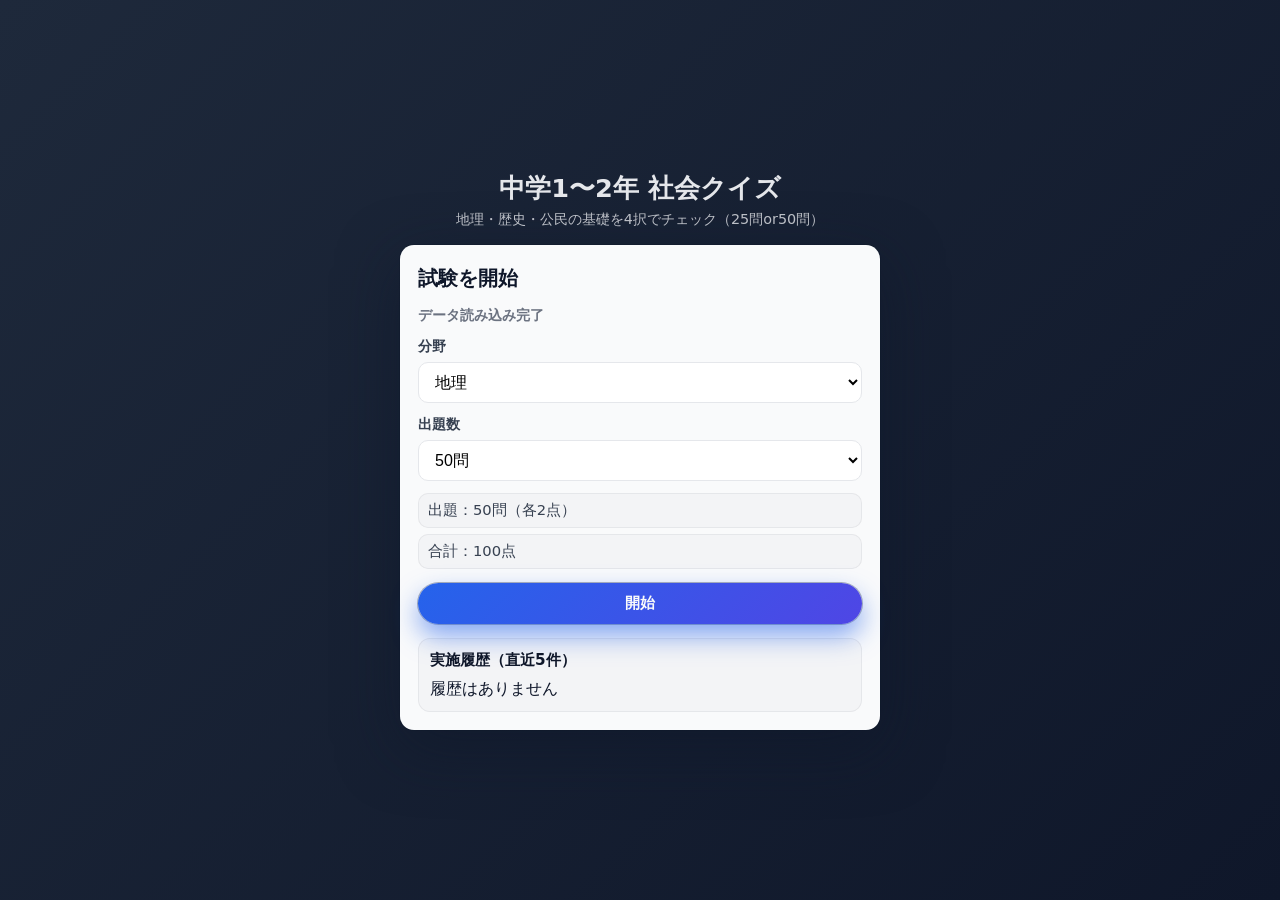
==== index.html @ 05ba5899 "Add files via upload" ====
<!DOCTYPE html>
<html lang="ja">
<head>
  <meta charset="UTF-8">
  <title>中学社会4択クイズ</title>
  <meta name="viewport" content="width=device-width, initial-scale=1">
  <link rel="stylesheet" href="style.css">
</head>
<body>
  <div class="app">
    <header class="app-header">
      <h1 class="app-title">中学1〜2年 社会クイズ</h1>
      <p class="app-subtitle">地理・歴史・公民の基礎を4択でチェック（25問or50問）</p>
    </header>

    <main class="quiz-card">
      <!-- 分野選択 -->
      <section id="screen-select" class="screen is-active">
        <h2 class="screen-title">試験を開始</h2>

        <div id="data-status" class="data-status" aria-live="polite">データを読み込み中…</div>

        <div id="data-fallback" class="data-fallback is-hidden">
          <div class="data-fallback-title">ローカルJSONを選択してください</div>
          <input
            id="data-file-input"
            type="file"
            accept="application/json,.json"
          />
          <div class="data-fallback-sub">
            （ブラウザ設定によっては `file://` のままだと読み込めないための代替です）
          </div>
        </div>

        <div class="form-row">
          <label for="subject-select" class="label">分野</label>
          <select id="subject-select" class="select">
            <option value="geography" selected>地理</option>
            <option value="history">歴史</option>
            <option value="civics">公民</option>
          </select>
        </div>

        <div class="form-row">
          <label for="question-count-select" class="label">出題数</label>
          <select id="question-count-select" class="select">
            <option value="25">25問</option>
            <option value="50" selected>50問</option>
          </select>
        </div>

        <div class="exam-meta">
          <div id="exam-meta-question-count" class="exam-meta-item">
            出題：50問（各2点）
          </div>
          <div id="exam-meta-total-points" class="exam-meta-item">合計：100点</div>
        </div>

        <button id="start-button" class="next-button">開始</button>

        <div class="history-panel" aria-live="polite">
          <div class="history-title">実施履歴（直近5件）</div>
          <div id="history-list" class="history-list">
            履歴を読み込み中…
          </div>
        </div>
      </section>

      <!-- クイズ画面 -->
      <section id="screen-quiz" class="screen">
        <div class="question-meta">
          <span id="progress-text">1/50</span>
          <span id="question-number" class="question-subtitle">第1問</span>
        </div>

        <div id="question-text" class="question-text">
          <!-- JavaScript から設定 -->
        </div>

        <div id="choices" class="choices">
          <!-- JavaScript から4択を生成 -->
        </div>

        <div class="feedback" id="feedback"></div>

        <button id="next-button" class="next-button" disabled>次へ</button>
      </section>

      <!-- 結果画面 -->
      <section id="screen-result" class="screen">
        <h2 class="screen-title">結果</h2>

        <div id="result-stats" class="result-stats"></div>

        <div class="result-section-title">間違えた問題の解説</div>
        <div id="wrong-questions" class="wrong-questions">
          <!-- JavaScript から設定 -->
        </div>

        <button id="restart-button" class="next-button">もう一度</button>
      </section>
    </main>
  </div>

  <!-- 分野ごとの問題データ -->
  <!-- 試験ロジック（JSONを読み込んで出題） -->
  <script src="script.js"></script>
</body>
</html>
---- style.css ----
*,
*::before,
*::after {
  box-sizing: border-box;
}

body {
  margin: 0;
  font-family: system-ui, -apple-system, BlinkMacSystemFont, "Segoe UI", sans-serif;
  background: linear-gradient(135deg, #1e293b, #0f172a);
  color: #0f172a;
}

.app {
  min-height: 100vh;
  display: flex;
  flex-direction: column;
  justify-content: center;
  align-items: center;
  padding: 24px 12px;
}

.app-header {
  text-align: center;
  margin-bottom: 16px;
  color: #e5e7eb;
}

.app-title {
  margin: 0 0 4px;
  font-size: 1.6rem;
}

.app-subtitle {
  margin: 0;
  font-size: 0.9rem;
  opacity: 0.8;
}

.quiz-card {
  width: 100%;
  max-width: 480px;
  background: #f9fafb;
  border-radius: 14px;
  padding: 20px 18px 18px;
  box-shadow:
    0 18px 60px rgba(15, 23, 42, 0.55),
    0 0 0 1px rgba(15, 23, 42, 0.3);
}

.question-meta {
  font-size: 0.85rem;
  color: #6b7280;
  margin-bottom: 8px;
  display: flex;
  gap: 10px;
  align-items: center;
  justify-content: space-between;
}

.question-subtitle {
  font-size: 0.85rem;
  color: #6b7280;
  font-weight: 600;
}

.question-text {
  font-size: 1.05rem;
  font-weight: 600;
  margin-bottom: 16px;
  line-height: 1.6;
}

.choices {
  display: flex;
  flex-direction: column;
  gap: 8px;
  margin-bottom: 16px;
}

.choice {
  width: 100%;
  border: 1px solid #e5e7eb;
  border-radius: 10px;
  padding: 10px 12px;
  text-align: left;
  background: #ffffff;
  cursor: pointer;
  display: flex;
  align-items: center;
  gap: 8px;
  font-size: 0.95rem;
  transition:
    background-color 0.15s ease,
    border-color 0.15s ease,
    transform 0.05s ease,
    box-shadow 0.1s ease;
}

.choice-prefix {
  display: inline-flex;
  align-items: center;
  justify-content: center;
  min-width: 22px;
  height: 22px;
  border-radius: 999px;
  background: #eff6ff;
  color: #1d4ed8;
  font-size: 0.8rem;
  font-weight: 600;
}

.choice-label {
  flex: 1;
}

.choice:hover {
  background-color: #eff6ff;
  border-color: #bfdbfe;
  transform: translateY(-1px);
  box-shadow: 0 6px 14px rgba(15, 23, 42, 0.18);
}

.choice:active {
  transform: translateY(0);
  box-shadow: none;
}

.choice.correct {
  background-color: #ecfdf3;
  border-color: #22c55e;
}

.choice.incorrect {
  background-color: #fef2f2;
  border-color: #ef4444;
}

.choice.disabled {
  cursor: default;
  opacity: 0.85;
}

.feedback {
  min-height: 22px;
  font-size: 0.9rem;
  margin-bottom: 12px;
}

.feedback.correct {
  color: #16a34a;
}

.feedback.incorrect {
  color: #b91c1c;
}

.next-button {
  width: 100%;
  border: none;
  border-radius: 999px;
  padding: 10px 14px;
  font-size: 0.95rem;
  font-weight: 600;
  letter-spacing: 0.03em;
  background: linear-gradient(135deg, #2563eb, #4f46e5);
  color: #f9fafb;
  cursor: pointer;
  box-shadow:
    0 12px 26px rgba(37, 99, 235, 0.55),
    0 0 0 1px rgba(15, 23, 42, 0.32);
  transition:
    transform 0.06s ease,
    box-shadow 0.1s ease,
    opacity 0.15s ease;
}

.next-button:hover:not(:disabled) {
  transform: translateY(-1px);
  box-shadow:
    0 18px 40px rgba(37, 99, 235, 0.65),
    0 0 0 1px rgba(15, 23, 42, 0.36);
}

.next-button:active:not(:disabled) {
  transform: translateY(0);
  box-shadow:
    0 8px 20px rgba(37, 99, 235, 0.55),
    0 0 0 1px rgba(15, 23, 42, 0.36);
}

.next-button:disabled {
  opacity: 0.5;
  cursor: default;
  box-shadow:
    0 0 0 1px rgba(148, 163, 184, 0.6);
  background: linear-gradient(135deg, #4b5563, #6b7280);
}

@media (max-width: 480px) {
  .quiz-card {
    padding: 18px 14px 16px;
  }

  .app-title {
    font-size: 1.4rem;
  }
}

/* --- 追加：画面切り替え・模試風UI --- */
.screen {
  display: none;
}

.screen.is-active {
  display: block;
}

.screen-title {
  margin: 0 0 14px;
  font-size: 1.25rem;
  color: #0f172a;
}

.form-row {
  display: flex;
  flex-direction: column;
  gap: 6px;
  margin-bottom: 12px;
}

.label {
  font-size: 0.9rem;
  color: #374151;
  font-weight: 600;
}

.select {
  width: 100%;
  padding: 10px 12px;
  border-radius: 10px;
  border: 1px solid #e5e7eb;
  background: #ffffff;
  font-size: 1rem;
}

.exam-meta {
  display: flex;
  flex-direction: column;
  gap: 6px;
  margin-bottom: 14px;
  color: #374151;
}

.exam-meta-item {
  font-size: 0.92rem;
  padding: 8px 10px;
  border-radius: 10px;
  background: #f3f4f6;
  box-shadow: 0 0 0 1px rgba(15, 23, 42, 0.06) inset;
}

.result-stats {
  display: grid;
  grid-template-columns: 1fr 1fr;
  gap: 10px;
  margin: 10px 0 14px;
}

.result-stats > div {
  background: #f3f4f6;
  border-radius: 12px;
  padding: 12px;
  box-shadow: 0 0 0 1px rgba(15, 23, 42, 0.06) inset;
}

.result-big {
  font-size: 1.15rem;
  font-weight: 800;
  color: #0f172a;
  margin-bottom: 4px;
}

.result-sub {
  font-size: 0.85rem;
  color: #6b7280;
  font-weight: 600;
}

.result-section-title {
  font-size: 1rem;
  font-weight: 700;
  margin: 12px 0 8px;
  color: #0f172a;
}

.data-status {
  margin: 0 0 12px;
  font-size: 0.9rem;
  color: #6b7280;
  font-weight: 600;
}

.data-fallback {
  margin: 0 0 12px;
  padding: 12px;
  border-radius: 12px;
  background: #f3f4f6;
  box-shadow: 0 0 0 1px rgba(15, 23, 42, 0.06) inset;
}

.data-fallback-title {
  font-weight: 800;
  color: #0f172a;
  margin-bottom: 8px;
}

.data-fallback-sub {
  margin-top: 6px;
  font-size: 0.85rem;
  color: #6b7280;
  font-weight: 600;
  line-height: 1.6;
}

.is-hidden {
  display: none;
}

.wrong-questions {
  display: flex;
  flex-direction: column;
  gap: 10px;
}

/* --- 実施履歴 --- */
.history-panel {
  margin-top: 14px;
  padding: 12px;
  border-radius: 12px;
  background: #f3f4f6;
  box-shadow: 0 0 0 1px rgba(15, 23, 42, 0.06) inset;
}

.history-title {
  font-size: 0.95rem;
  font-weight: 800;
  color: #0f172a;
  margin-bottom: 8px;
}

.history-list {
  display: flex;
  flex-direction: column;
  gap: 8px;
}

.history-item {
  background: #ffffff;
  border-radius: 10px;
  padding: 10px 12px;
  box-shadow: 0 0 0 1px rgba(15, 23, 42, 0.06) inset;
}

.history-item-top {
  font-size: 0.9rem;
  font-weight: 800;
  color: #0f172a;
  margin-bottom: 4px;
}

.history-item-sub {
  font-size: 0.85rem;
  color: #6b7280;
  font-weight: 600;
  line-height: 1.4;
}

.wrong-item {
  border-radius: 12px;
  background: #ffffff;
  box-shadow: 0 0 0 1px rgba(15, 23, 42, 0.08) inset;
  padding: 12px;
}

.wrong-q-head {
  display: flex;
  flex-direction: column;
  gap: 6px;
  margin-bottom: 8px;
}

.wrong-q-title {
  font-weight: 800;
  color: #0f172a;
  font-size: 0.95rem;
}

.wrong-meta {
  font-size: 0.85rem;
  color: #6b7280;
  font-weight: 600;
}

.wrong-choice {
  font-size: 0.9rem;
  margin: 0;
  line-height: 1.6;
  color: #111827;
}

details.wrong-details > summary {
  cursor: pointer;
  font-weight: 800;
  color: #0f172a;
}

details.wrong-details[open] > summary {
  margin-bottom: 8px;
}

.explanation {
  color: #374151;
  font-size: 0.92rem;
  line-height: 1.7;
}
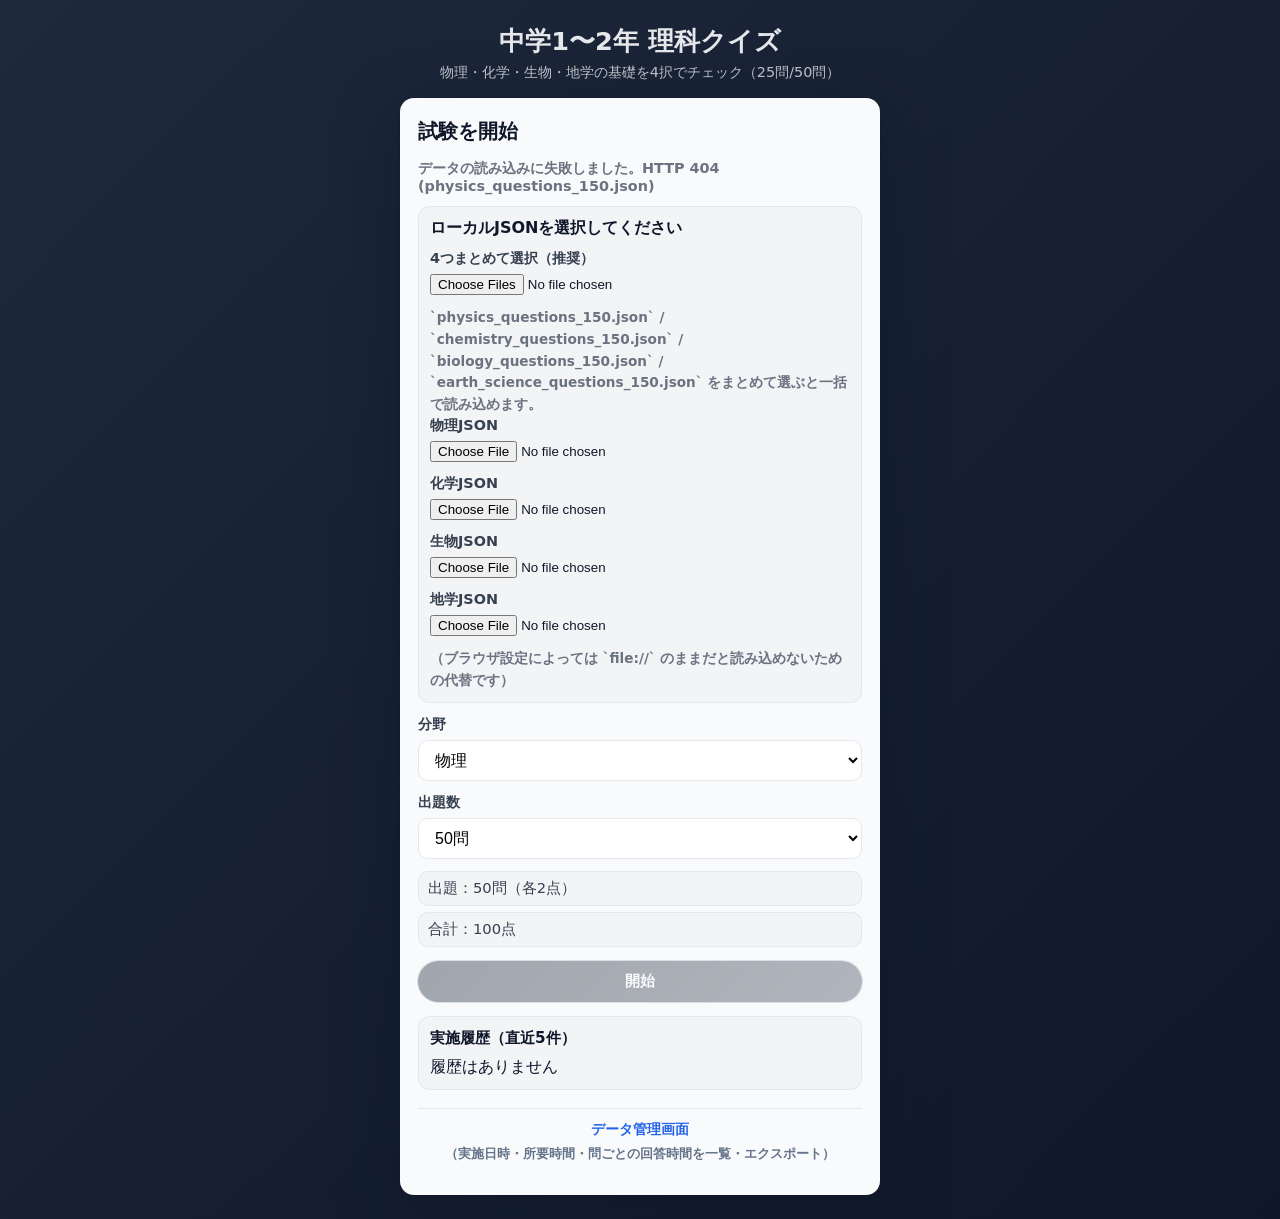
==== commit 3b09bed0: "Add files via upload" ====
--- a/index.html
+++ b/index.html
@@ -2,15 +2,15 @@
 <html lang="ja">
 <head>
   <meta charset="UTF-8">
-  <title>中学社会4択クイズ</title>
+  <title>中学理科4択クイズ</title>
   <meta name="viewport" content="width=device-width, initial-scale=1">
   <link rel="stylesheet" href="style.css">
 </head>
 <body>
   <div class="app">
     <header class="app-header">
-      <h1 class="app-title">中学1〜2年 社会クイズ</h1>
-      <p class="app-subtitle">地理・歴史・公民の基礎を4択でチェック（25問or50問）</p>
+      <h1 class="app-title">中学1〜2年 理科クイズ</h1>
+      <p class="app-subtitle">物理・化学・生物・地学の基礎を4択でチェック（25問/50問）</p>
     </header>
 
     <main class="quiz-card">
@@ -22,11 +22,39 @@
 
         <div id="data-fallback" class="data-fallback is-hidden">
           <div class="data-fallback-title">ローカルJSONを選択してください</div>
-          <input
-            id="data-file-input"
-            type="file"
-            accept="application/json,.json"
-          />
+
+          <div class="form-row">
+            <label for="data-files-input" class="label">4つまとめて選択（推奨）</label>
+            <input
+              id="data-files-input"
+              type="file"
+              multiple
+              accept="application/json,.json"
+            />
+          </div>
+
+          <div class="data-fallback-sub">
+            `physics_questions_150.json` / `chemistry_questions_150.json` / `biology_questions_150.json` / `earth_science_questions_150.json`
+            をまとめて選ぶと一括で読み込めます。
+          </div>
+
+          <div class="form-row">
+            <label for="physics-file-input" class="label">物理JSON</label>
+            <input id="physics-file-input" type="file" accept="application/json,.json" />
+          </div>
+          <div class="form-row">
+            <label for="chemistry-file-input" class="label">化学JSON</label>
+            <input id="chemistry-file-input" type="file" accept="application/json,.json" />
+          </div>
+          <div class="form-row">
+            <label for="biology-file-input" class="label">生物JSON</label>
+            <input id="biology-file-input" type="file" accept="application/json,.json" />
+          </div>
+          <div class="form-row">
+            <label for="earth-file-input" class="label">地学JSON</label>
+            <input id="earth-file-input" type="file" accept="application/json,.json" />
+          </div>
+
           <div class="data-fallback-sub">
             （ブラウザ設定によっては `file://` のままだと読み込めないための代替です）
           </div>
@@ -35,9 +63,10 @@
         <div class="form-row">
           <label for="subject-select" class="label">分野</label>
           <select id="subject-select" class="select">
-            <option value="geography" selected>地理</option>
-            <option value="history">歴史</option>
-            <option value="civics">公民</option>
+            <option value="physics" selected>物理</option>
+            <option value="chemistry">化学</option>
+            <option value="biology">生物</option>
+            <option value="earth">地学</option>
           </select>
         </div>
 
@@ -50,9 +79,7 @@
         </div>
 
         <div class="exam-meta">
-          <div id="exam-meta-question-count" class="exam-meta-item">
-            出題：50問（各2点）
-          </div>
+          <div id="exam-meta-question-count" class="exam-meta-item">出題：50問（各2点）</div>
           <div id="exam-meta-total-points" class="exam-meta-item">合計：100点</div>
         </div>
 
@@ -60,10 +87,13 @@
 
         <div class="history-panel" aria-live="polite">
           <div class="history-title">実施履歴（直近5件）</div>
-          <div id="history-list" class="history-list">
-            履歴を読み込み中…
-          </div>
+          <div id="history-list" class="history-list">履歴を読み込み中…</div>
         </div>
+
+        <p class="admin-link-row">
+          <a href="admin.html" class="admin-link">データ管理画面</a>
+          <span class="admin-link-note">（実施日時・所要時間・問ごとの回答時間を一覧・エクスポート）</span>
+        </p>
       </section>
 
       <!-- クイズ画面 -->
@@ -73,13 +103,11 @@
           <span id="question-number" class="question-subtitle">第1問</span>
         </div>
 
-        <div id="question-text" class="question-text">
-          <!-- JavaScript から設定 -->
-        </div>
+        <div id="question-text" class="question-text"></div>
 
-        <div id="choices" class="choices">
-          <!-- JavaScript から4択を生成 -->
-        </div>
+        <div id="choices" class="choices"></div>
+
+        <div id="elapsed-time" class="elapsed-time" aria-live="polite">経過：0:00</div>
 
         <div class="feedback" id="feedback"></div>
 
@@ -90,20 +118,19 @@
       <section id="screen-result" class="screen">
         <h2 class="screen-title">結果</h2>
 
+        <div id="exam-time-summary" class="exam-time-summary" aria-live="polite"></div>
+
         <div id="result-stats" class="result-stats"></div>
 
         <div class="result-section-title">間違えた問題の解説</div>
-        <div id="wrong-questions" class="wrong-questions">
-          <!-- JavaScript から設定 -->
-        </div>
+        <div id="wrong-questions" class="wrong-questions"></div>
 
         <button id="restart-button" class="next-button">もう一度</button>
       </section>
     </main>
   </div>
 
-  <!-- 分野ごとの問題データ -->
-  <!-- 試験ロジック（JSONを読み込んで出題） -->
+  <!-- 試験ロジック -->
   <script src="script.js"></script>
 </body>
 </html>
--- a/style.css
+++ b/style.css
@@ -48,6 +48,58 @@
     0 0 0 1px rgba(15, 23, 42, 0.3);
 }
 
+.screen {
+  display: none;
+}
+
+.screen.is-active {
+  display: block;
+}
+
+.screen-title {
+  margin: 0 0 14px;
+  font-size: 1.25rem;
+  color: #0f172a;
+}
+
+.form-row {
+  display: flex;
+  flex-direction: column;
+  gap: 6px;
+  margin-bottom: 12px;
+}
+
+.label {
+  font-size: 0.9rem;
+  color: #374151;
+  font-weight: 600;
+}
+
+.select {
+  width: 100%;
+  padding: 10px 12px;
+  border-radius: 10px;
+  border: 1px solid #e5e7eb;
+  background: #ffffff;
+  font-size: 1rem;
+}
+
+.exam-meta {
+  display: flex;
+  flex-direction: column;
+  gap: 6px;
+  margin-bottom: 14px;
+  color: #374151;
+}
+
+.exam-meta-item {
+  font-size: 0.92rem;
+  padding: 8px 10px;
+  border-radius: 10px;
+  background: #f3f4f6;
+  box-shadow: 0 0 0 1px rgba(15, 23, 42, 0.06) inset;
+}
+
 .question-meta {
   font-size: 0.85rem;
   color: #6b7280;
@@ -75,7 +127,31 @@
   display: flex;
   flex-direction: column;
   gap: 8px;
-  margin-bottom: 16px;
+  margin-bottom: 8px;
+}
+
+.elapsed-time {
+  font-size: 0.9rem;
+  font-weight: 700;
+  color: #374151;
+  text-align: center;
+  margin-bottom: 12px;
+  padding: 8px 10px;
+  border-radius: 10px;
+  background: #f3f4f6;
+  box-shadow: 0 0 0 1px rgba(15, 23, 42, 0.06) inset;
+}
+
+.exam-time-summary {
+  margin: 0 0 14px;
+  padding: 12px;
+  border-radius: 12px;
+  background: #f3f4f6;
+  font-size: 0.88rem;
+  font-weight: 600;
+  color: #374151;
+  line-height: 1.6;
+  box-shadow: 0 0 0 1px rgba(15, 23, 42, 0.06) inset;
 }
 
 .choice {
@@ -169,10 +245,7 @@
   box-shadow:
     0 12px 26px rgba(37, 99, 235, 0.55),
     0 0 0 1px rgba(15, 23, 42, 0.32);
-  transition:
-    transform 0.06s ease,
-    box-shadow 0.1s ease,
-    opacity 0.15s ease;
+  transition: transform 0.06s ease, box-shadow 0.1s ease, opacity 0.15s ease;
 }
 
 .next-button:hover:not(:disabled) {
@@ -192,72 +265,8 @@
 .next-button:disabled {
   opacity: 0.5;
   cursor: default;
-  box-shadow:
-    0 0 0 1px rgba(148, 163, 184, 0.6);
+  box-shadow: 0 0 0 1px rgba(148, 163, 184, 0.6);
   background: linear-gradient(135deg, #4b5563, #6b7280);
-}
-
-@media (max-width: 480px) {
-  .quiz-card {
-    padding: 18px 14px 16px;
-  }
-
-  .app-title {
-    font-size: 1.4rem;
-  }
-}
-
-/* --- 追加：画面切り替え・模試風UI --- */
-.screen {
-  display: none;
-}
-
-.screen.is-active {
-  display: block;
-}
-
-.screen-title {
-  margin: 0 0 14px;
-  font-size: 1.25rem;
-  color: #0f172a;
-}
-
-.form-row {
-  display: flex;
-  flex-direction: column;
-  gap: 6px;
-  margin-bottom: 12px;
-}
-
-.label {
-  font-size: 0.9rem;
-  color: #374151;
-  font-weight: 600;
-}
-
-.select {
-  width: 100%;
-  padding: 10px 12px;
-  border-radius: 10px;
-  border: 1px solid #e5e7eb;
-  background: #ffffff;
-  font-size: 1rem;
-}
-
-.exam-meta {
-  display: flex;
-  flex-direction: column;
-  gap: 6px;
-  margin-bottom: 14px;
-  color: #374151;
-}
-
-.exam-meta-item {
-  font-size: 0.92rem;
-  padding: 8px 10px;
-  border-radius: 10px;
-  background: #f3f4f6;
-  box-shadow: 0 0 0 1px rgba(15, 23, 42, 0.06) inset;
 }
 
 .result-stats {
@@ -294,86 +303,10 @@
   color: #0f172a;
 }
 
-.data-status {
-  margin: 0 0 12px;
-  font-size: 0.9rem;
-  color: #6b7280;
-  font-weight: 600;
-}
-
-.data-fallback {
-  margin: 0 0 12px;
-  padding: 12px;
-  border-radius: 12px;
-  background: #f3f4f6;
-  box-shadow: 0 0 0 1px rgba(15, 23, 42, 0.06) inset;
-}
-
-.data-fallback-title {
-  font-weight: 800;
-  color: #0f172a;
-  margin-bottom: 8px;
-}
-
-.data-fallback-sub {
-  margin-top: 6px;
-  font-size: 0.85rem;
-  color: #6b7280;
-  font-weight: 600;
-  line-height: 1.6;
-}
-
-.is-hidden {
-  display: none;
-}
-
 .wrong-questions {
   display: flex;
   flex-direction: column;
   gap: 10px;
-}
-
-/* --- 実施履歴 --- */
-.history-panel {
-  margin-top: 14px;
-  padding: 12px;
-  border-radius: 12px;
-  background: #f3f4f6;
-  box-shadow: 0 0 0 1px rgba(15, 23, 42, 0.06) inset;
-}
-
-.history-title {
-  font-size: 0.95rem;
-  font-weight: 800;
-  color: #0f172a;
-  margin-bottom: 8px;
-}
-
-.history-list {
-  display: flex;
-  flex-direction: column;
-  gap: 8px;
-}
-
-.history-item {
-  background: #ffffff;
-  border-radius: 10px;
-  padding: 10px 12px;
-  box-shadow: 0 0 0 1px rgba(15, 23, 42, 0.06) inset;
-}
-
-.history-item-top {
-  font-size: 0.9rem;
-  font-weight: 800;
-  color: #0f172a;
-  margin-bottom: 4px;
-}
-
-.history-item-sub {
-  font-size: 0.85rem;
-  color: #6b7280;
-  font-weight: 600;
-  line-height: 1.4;
 }
 
 .wrong-item {
@@ -409,19 +342,122 @@
   color: #111827;
 }
 
-details.wrong-details > summary {
-  cursor: pointer;
-  font-weight: 800;
-  color: #0f172a;
-}
-
-details.wrong-details[open] > summary {
-  margin-bottom: 8px;
-}
-
 .explanation {
   color: #374151;
   font-size: 0.92rem;
   line-height: 1.7;
 }
 
+/* 実施履歴 */
+.history-panel {
+  margin-top: 14px;
+  padding: 12px;
+  border-radius: 12px;
+  background: #f3f4f6;
+  box-shadow: 0 0 0 1px rgba(15, 23, 42, 0.06) inset;
+}
+
+.history-title {
+  font-size: 0.95rem;
+  font-weight: 800;
+  color: #0f172a;
+  margin-bottom: 8px;
+}
+
+.history-list {
+  display: flex;
+  flex-direction: column;
+  gap: 8px;
+}
+
+.history-item {
+  background: #ffffff;
+  border-radius: 10px;
+  padding: 10px 12px;
+  box-shadow: 0 0 0 1px rgba(15, 23, 42, 0.06) inset;
+}
+
+.history-item-top {
+  font-size: 0.9rem;
+  font-weight: 800;
+  color: #0f172a;
+  margin-bottom: 4px;
+}
+
+.history-item-sub {
+  font-size: 0.85rem;
+  color: #6b7280;
+  font-weight: 600;
+  line-height: 1.4;
+}
+
+.admin-link-row {
+  margin-top: 18px;
+  padding-top: 12px;
+  border-top: 1px solid rgba(15, 23, 42, 0.08);
+  font-size: 0.85rem;
+  text-align: center;
+}
+
+.admin-link {
+  color: #2563eb;
+  font-weight: 800;
+  text-decoration: none;
+}
+
+.admin-link:hover {
+  text-decoration: underline;
+}
+
+.admin-link-note {
+  display: block;
+  margin-top: 6px;
+  color: #64748b;
+  font-size: 0.8rem;
+  font-weight: 600;
+  line-height: 1.4;
+}
+
+/* データ読み込みステータス/フォールバック（社会アプリと同系統） */
+.data-status {
+  margin: 0 0 12px;
+  font-size: 0.9rem;
+  color: #6b7280;
+  font-weight: 600;
+}
+
+.data-fallback {
+  margin: 0 0 12px;
+  padding: 12px;
+  border-radius: 12px;
+  background: #f3f4f6;
+  box-shadow: 0 0 0 1px rgba(15, 23, 42, 0.06) inset;
+}
+
+.data-fallback-title {
+  font-weight: 800;
+  color: #0f172a;
+  margin-bottom: 10px;
+}
+
+.data-fallback-sub {
+  margin-top: 6px;
+  font-size: 0.85rem;
+  color: #6b7280;
+  font-weight: 600;
+  line-height: 1.6;
+}
+
+.is-hidden {
+  display: none;
+}
+
+@media (max-width: 480px) {
+  .quiz-card {
+    padding: 18px 14px 16px;
+  }
+  .app-title {
+    font-size: 1.4rem;
+  }
+}
+
